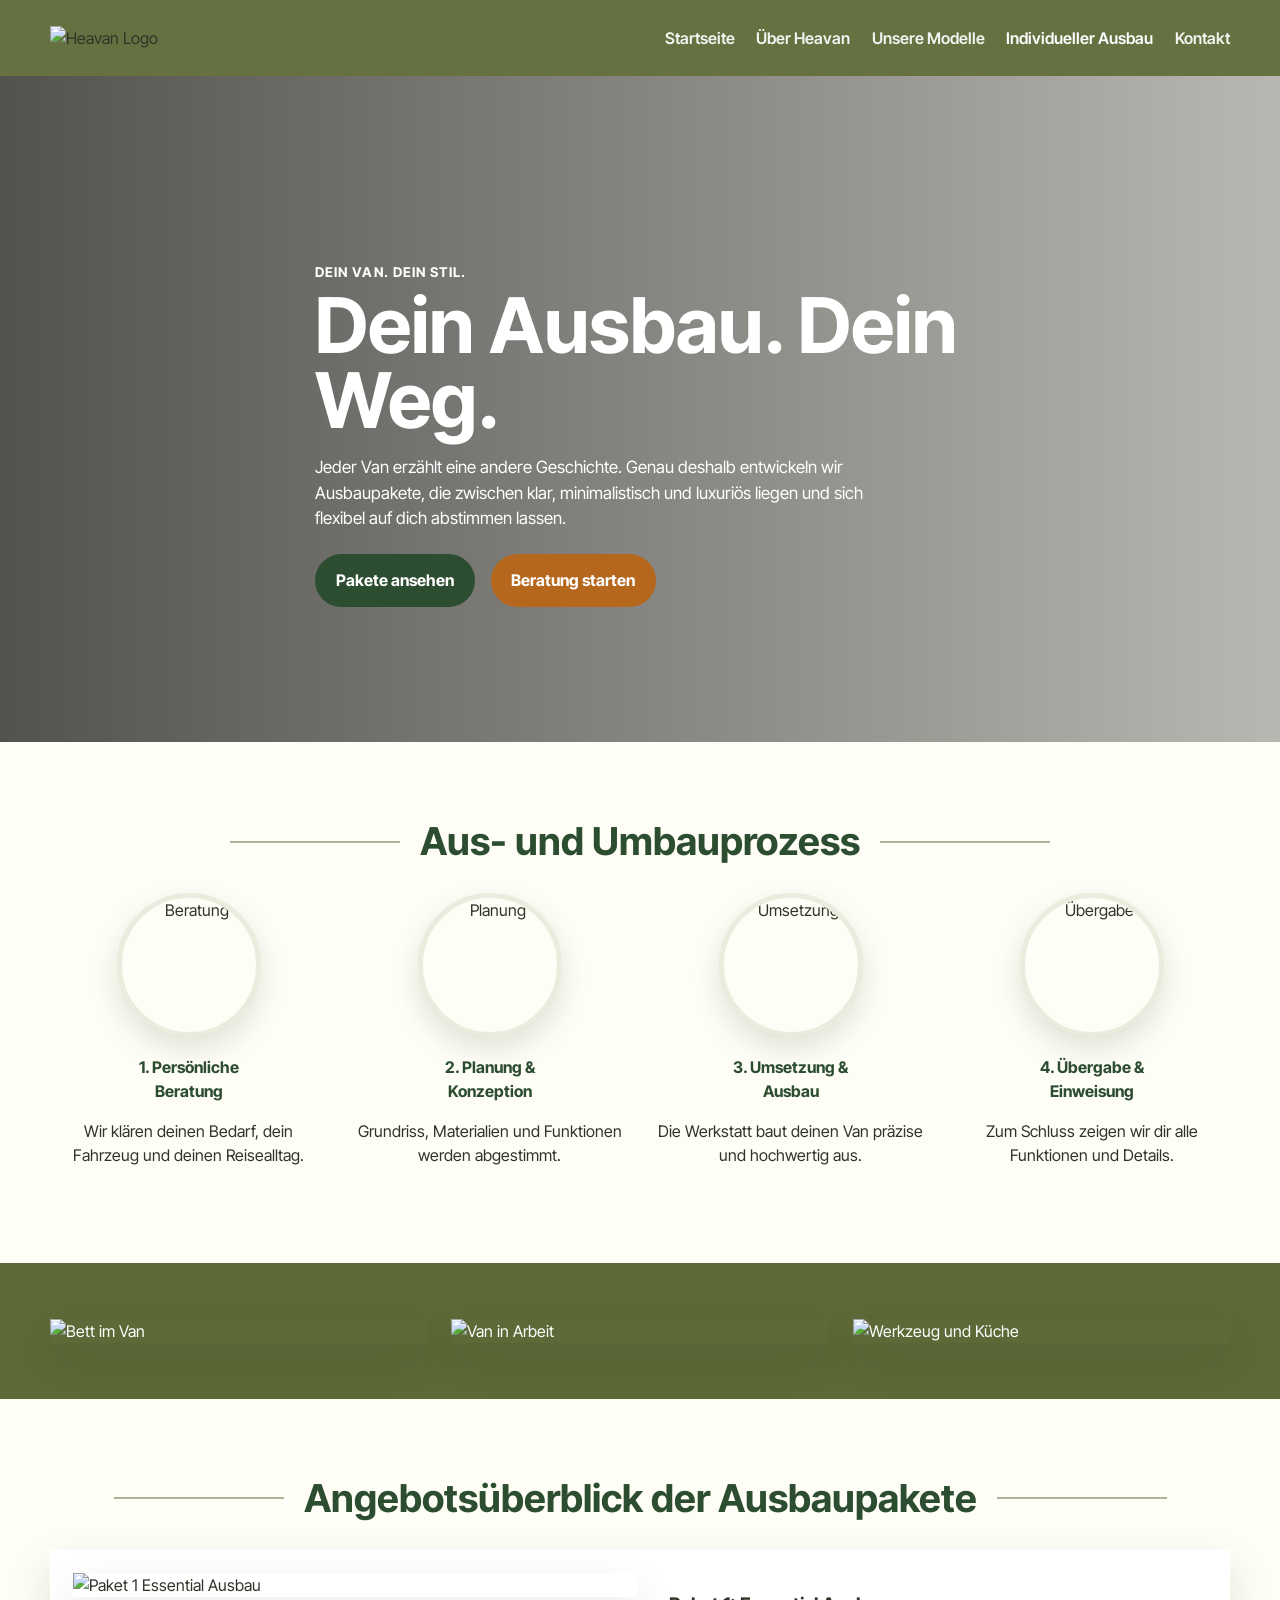
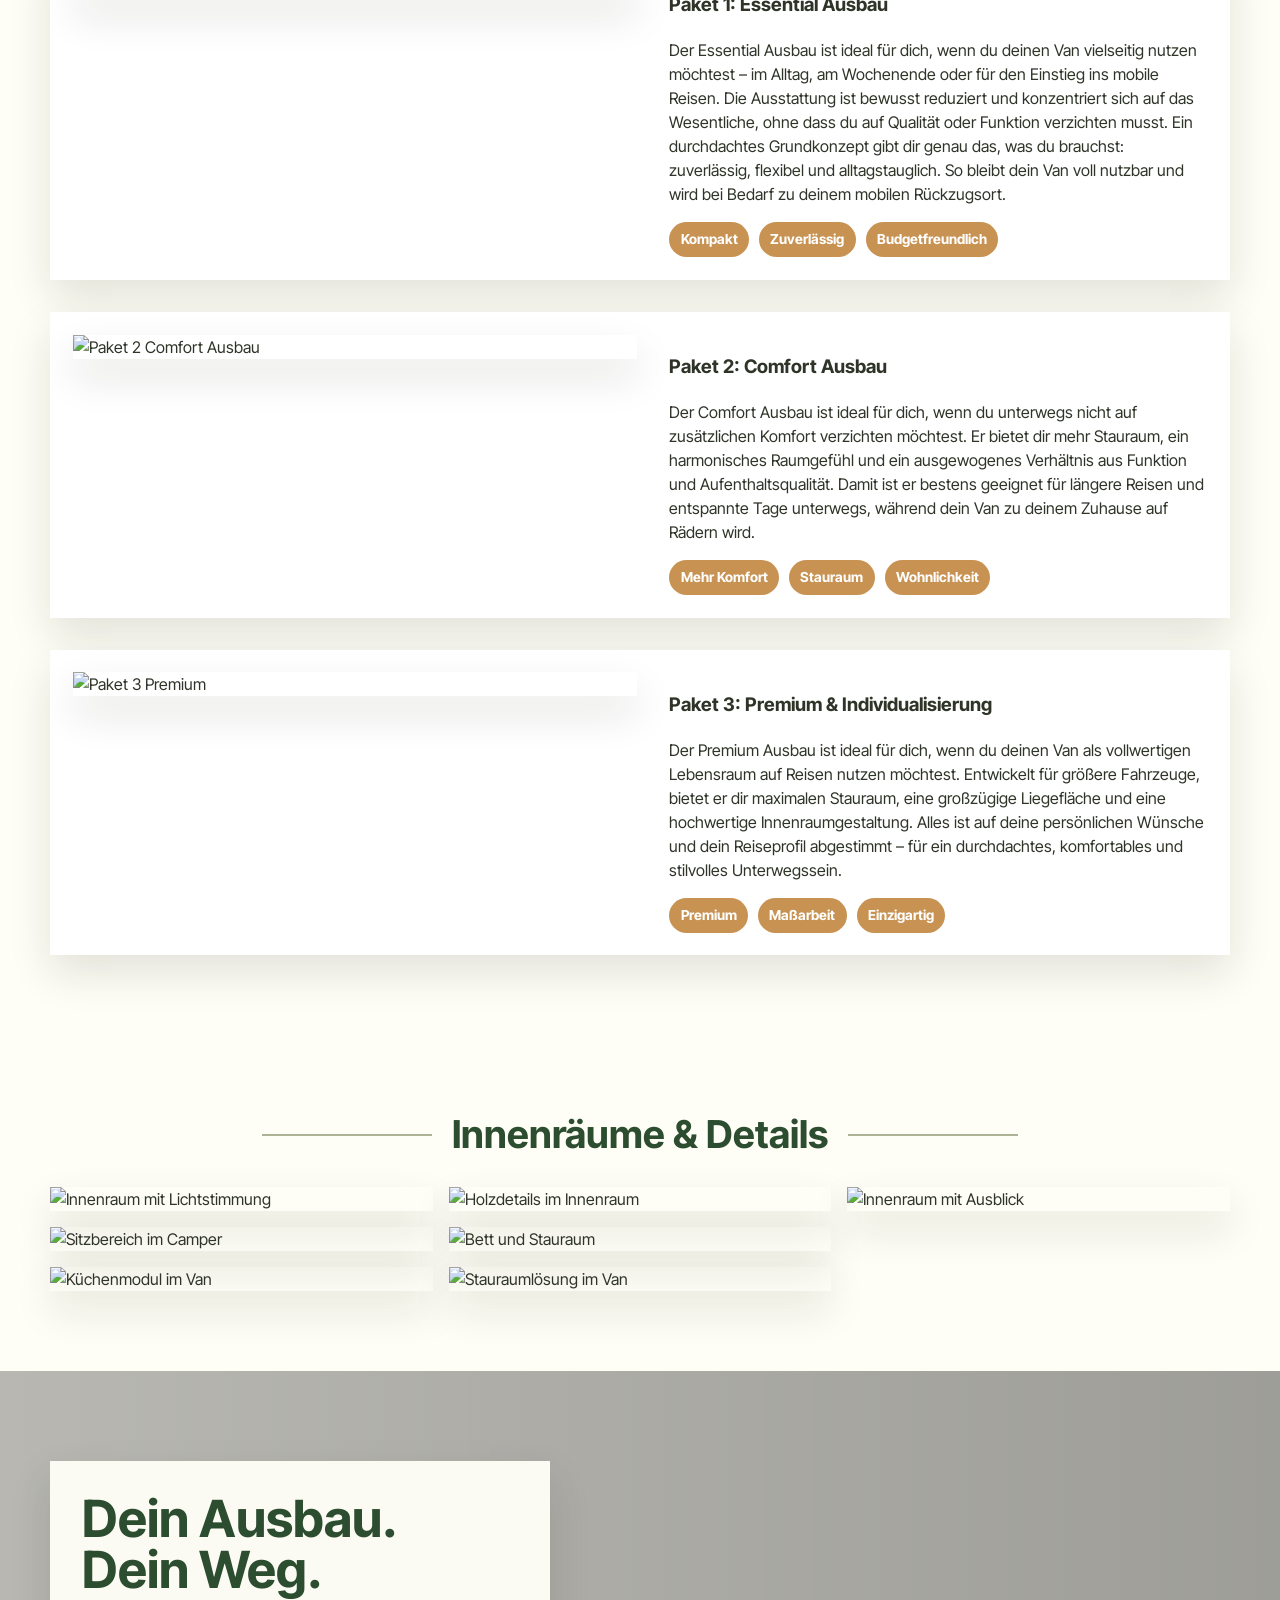
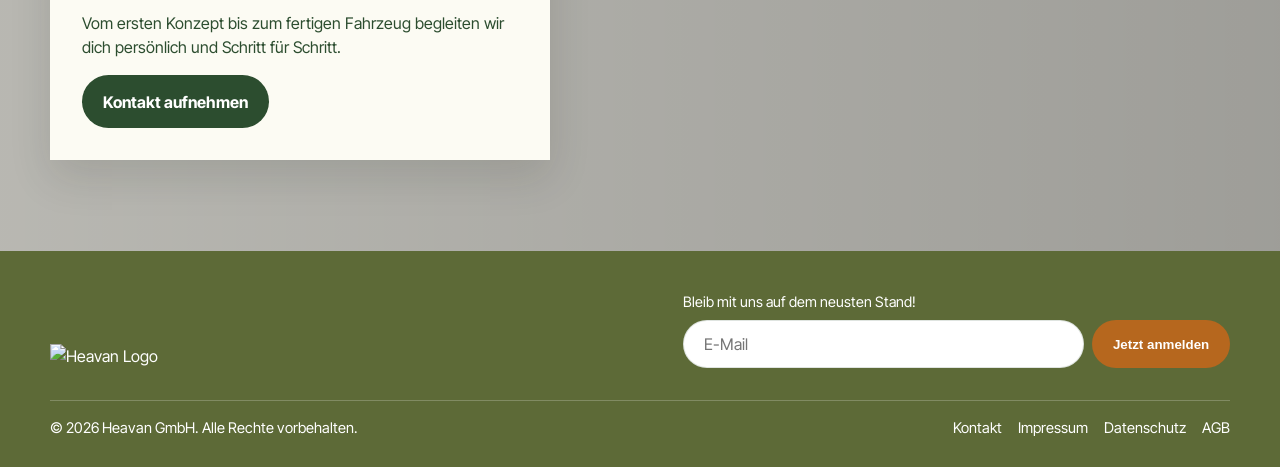
==== ausbau.html @ 950cbf4d "Add files via upload" ====
<!DOCTYPE html>
<html lang="de">
<head>
  <meta charset="UTF-8">
  <meta name="viewport" content="width=device-width, initial-scale=1.0">
  <title>Individueller Ausbau – Heavan</title>
  <meta name="description" content="Individueller Aus- und Umbau von Vans, Wohnmobilen und Wohnanhängern bei Heavan.">
  <link rel="stylesheet" href="styles.css">
</head>
<body>
  <header class="site-header">
    <div class="container nav">
      <a class="logo" href="index.html">
        <img src="assets/Logo_Heavan_RGB_2_ohneSlogan.svg" alt="Heavan Logo">
      </a>

      <nav class="nav-links" aria-label="Hauptnavigation">
        <a href="index.html">Startseite</a>
        <a href="ueber.html">Über Heavan</a>
        <a href="modelle.html">Unsere Modelle</a>
        <a class="active" href="ausbau.html">Individueller Ausbau</a>
        <a href="kontakt.html">Kontakt</a>
      </nav>

      <button class="menu-toggle" type="button" aria-label="Menü öffnen">
        <span></span>
        <span></span>
        <span></span>
      </button>
    </div>
  </header>

  <main>
    <section class="hero hero-ausbau">
      <div class="container hero-content">
        <span class="eyebrow">Dein Van. Dein Stil.</span>
        <h1>Dein Ausbau. Dein Weg.</h1>
        <p>Jeder Van erzählt eine andere Geschichte. Genau deshalb entwickeln wir Ausbaupakete, die zwischen klar, minimalistisch und luxuriös liegen und sich flexibel auf dich abstimmen lassen.</p>
        <div class="hero-actions">
          <a class="btn btn-primary" href="#essential">Pakete ansehen</a>
          <a class="btn btn-secondary" href="kontakt.html">Beratung starten</a>
        </div>
      </div>
    </section>

    <section class="section">
      <div class="container">
        <h2 class="section-title">Aus- und Umbauprozess</h2>

        <div class="process">
          <article class="process-step">
            <div class="circle-image">
              <img src="assets/ausbau/ausbau-step-1.jpeg" alt="Beratung">
            </div>
            <h4>1. Persönliche<br>Beratung</h4>
            <p>Wir klären deinen Bedarf, dein Fahrzeug und deinen Reisealltag.</p>
          </article>

          <article class="process-step">
            <div class="circle-image">
              <img src="assets/ausbau/ausbau-step-2.jpeg" alt="Planung">
            </div>
            <h4>2. Planung &amp;<br>Konzeption</h4>
            <p>Grundriss, Materialien und Funktionen werden abgestimmt.</p>
          </article>

          <article class="process-step">
            <div class="circle-image">
              <img src="assets/ausbau/ausbau-step-3.jpeg" alt="Umsetzung">
            </div>
            <h4>3. Umsetzung &amp;<br>Ausbau</h4>
            <p>Die Werkstatt baut deinen Van präzise und hochwertig aus.</p>
          </article>

          <article class="process-step">
            <div class="circle-image">
              <img src="assets/ausbau/ausbau-step-4.jpeg" alt="Übergabe">
            </div>
            <h4>4. Übergabe &amp;<br>Einweisung</h4>
            <p>Zum Schluss zeigen wir dir alle Funktionen und Details.</p>
          </article>
        </div>
      </div>
    </section>

    <section class="section-tight bg-green">
      <div class="container grid grid-3">
        <img class="rounded-img" src="assets/ausbau/feature-1.jpeg" alt="Bett im Van">
        <img class="rounded-img" src="assets/ausbau/feature-2.jpeg" alt="Van in Arbeit">
        <img class="rounded-img" src="assets/ausbau/feature-3.jpeg" alt="Werkzeug und Küche">
      </div>
    </section>

    <section class="section">
      <div class="container">
        <h2 class="section-title">Angebotsüberblick der Ausbaupakete</h2>

        <div class="grid grid-gap-lg ausbau-package-grid">
          <article class="card split card-split-padded action-open-ausbau-form package-select" id="essential" data-package="Essential Ausbau">
            <div class="split-media">
              <img src="assets/ausbau/package-essential.jpeg" alt="Paket 1 Essential Ausbau">
            </div>
            <div>
              <h3>Paket 1: Essential Ausbau</h3>
              <p>Der Essential Ausbau ist ideal für dich, wenn du deinen Van vielseitig nutzen möchtest – im Alltag, am Wochenende oder für den Einstieg ins mobile Reisen. Die Ausstattung ist bewusst reduziert und konzentriert sich auf das Wesentliche, ohne dass du auf Qualität oder Funktion verzichten musst. Ein durchdachtes Grundkonzept gibt dir genau das, was du brauchst: zuverlässig, flexibel und alltagstauglich. So bleibt dein Van voll nutzbar und wird bei Bedarf zu deinem mobilen Rückzugsort.</p>
              <div class="tags">
                <span class="tag">Kompakt</span>
                <span class="tag">Zuverlässig</span>
                <span class="tag">Budgetfreundlich</span>
              </div>
            </div>
          </article>

          <article class="card split card-split-padded action-open-ausbau-form package-select" id="comfort" data-package="Comfort Ausbau">
            <div class="split-media">
              <img src="assets/ausbau/package-comfort.jpeg" alt="Paket 2 Comfort Ausbau">
            </div>
            <div>
              <h3>Paket 2: Comfort Ausbau</h3>
              <p>Der Comfort Ausbau ist ideal für dich, wenn du unterwegs nicht auf zusätzlichen Komfort verzichten möchtest. Er bietet dir mehr Stauraum, ein harmonisches Raumgefühl und ein ausgewogenes Verhältnis aus Funktion und Aufenthaltsqualität. Damit ist er bestens geeignet für längere Reisen und entspannte Tage unterwegs, während dein Van zu deinem Zuhause auf Rädern wird.</p>
              <div class="tags">
                <span class="tag">Mehr Komfort</span>
                <span class="tag">Stauraum</span>
                <span class="tag">Wohnlichkeit</span>
              </div>
            </div>
          </article>

          <article class="card split card-split-padded action-open-ausbau-form package-select" id="premium" data-package="Premium &amp; Individualisierung">
            <div class="split-media">
              <img src="assets/ausbau/package-premium.jpg" alt="Paket 3 Premium">
            </div>
            <div>
              <h3>Paket 3: Premium &amp; Individualisierung</h3>
              <p>Der Premium Ausbau ist ideal für dich, wenn du deinen Van als vollwertigen Lebensraum auf Reisen nutzen möchtest. Entwickelt für größere Fahrzeuge, bietet er dir maximalen Stauraum, eine großzügige Liegefläche und eine hochwertige Innenraumgestaltung. Alles ist auf deine persönlichen Wünsche und dein Reiseprofil abgestimmt – für ein durchdachtes, komfortables und stilvolles Unterwegssein.</p>
              <div class="tags">
                <span class="tag">Premium</span>
                <span class="tag">Maßarbeit</span>
                <span class="tag">Einzigartig</span>
              </div>
            </div>
          </article>
        </div>
      </div>
    </section>

    <section class="section bg-light">
      <div class="container">
        <h2 class="section-title">Innenräume &amp; Details</h2>

        <div class="gallery-masonry ausbau-gallery">
          <img src="assets/ausbau/gallery-1.jpg" alt="Innenraum mit Lichtstimmung">
          <img src="assets/ausbau/gallery-2.jpeg" alt="Sitzbereich im Camper">
          <img src="assets/ausbau/gallery-3.jpeg" alt="Küchenmodul im Van">
          <img src="assets/ausbau/gallery-4.jpeg" alt="Holzdetails im Innenraum">
          <img src="assets/ausbau/gallery-5.jpg" alt="Bett und Stauraum">
          <img src="assets/ausbau/gallery-6.jpeg" alt="Stauraumlösung im Van">
          <img src="assets/ausbau/gallery-7.jpeg" alt="Innenraum mit Ausblick">
        </div>
      </div>
    </section>

    <section class="cta-banner cta-ausbau">
      <div class="container">
        <div class="cta-box">
          <h2>Dein Ausbau.<br>Dein Weg.</h2>
          <p>Vom ersten Konzept bis zum fertigen Fahrzeug begleiten wir dich persönlich und Schritt für Schritt.</p>
          <a class="btn btn-primary" href="kontakt.html">Kontakt aufnehmen</a>
        </div>
      </div>
    </section>
  </main>

  <footer class="site-footer">
    <div class="container footer-grid">
      <div class="footer-logo">
        <img src="assets/Logo_Heavan_RGB_2_ohneSlogan.svg" alt="Heavan Logo">
      </div>

      <div class="newsletter">
        <label for="newsletter-email-ausbau">Bleib mit uns auf dem neusten Stand!</label>
        <form class="newsletter-form">
          <input id="newsletter-email-ausbau" type="email" placeholder="E-Mail">
          <button class="btn btn-secondary" type="submit">Jetzt anmelden</button>
        </form>
      </div>
    </div>

    <div class="container footer-bottom">
      <span>© 2026 Heavan GmbH. Alle Rechte vorbehalten.</span>
      <div class="footer-links">
        <a href="kontakt.html">Kontakt</a>
        <a href="impressum.html">Impressum</a>
        <a href="datenschutz.html">Datenschutz</a>
        <a href="agb.html">AGB</a>
      </div>
    </div>
  </footer>

  <div class="models-modal" id="ausbauModal" aria-hidden="true">
    <div class="models-modal-backdrop" id="ausbauModalBackdrop"></div>

    <div class="models-modal-dialog" role="dialog" aria-modal="true" aria-labelledby="ausbauModalTitle">
      <button class="models-modal-close" id="ausbauModalClose" type="button" aria-label="Schließen">&times;</button>

      <h2 id="ausbauModalTitle">Ausbau-Anfrage</h2>
      <p id="ausbauModalSubtitle">Bitte fülle das Formular aus.</p>

      <form class="models-modal-form" id="ausbauModalForm">
        <div class="form-row">
          <div class="form-field">
            <label for="ausbau-name">Name</label>
            <input type="text" id="ausbau-name" name="name" placeholder="Vor- und Nachname" required>
          </div>

          <div class="form-field">
            <label for="ausbau-email">E-Mail</label>
            <input type="email" id="ausbau-email" name="email" placeholder="E-Mail" required>
          </div>
        </div>

        <div class="form-field">
          <label for="ausbau-message">Nachricht</label>
          <textarea id="ausbau-message" name="message" rows="6" placeholder="Deine Anfrage" required></textarea>
        </div>

        <p class="form-status" id="ausbauModalStatus"></p>

        <button class="btn btn-primary" type="submit">Absenden</button>
      </form>
    </div>
  </div>

  <div class="lightbox" id="lightbox" aria-hidden="true">
    <button class="lightbox-close" id="lightboxClose" type="button" aria-label="Schließen">&times;</button>
    <button class="lightbox-nav prev" id="lightboxPrev" type="button" aria-label="Vorheriges Bild">&#10094;</button>
    <img class="lightbox-image" id="lightboxImage" src="" alt="Großansicht">
    <button class="lightbox-nav next" id="lightboxNext" type="button" aria-label="Nächstes Bild">&#10095;</button>
  </div>

  <script src="script.js"></script>
</body>
</html>
---- styles.css ----
@import url('https://fonts.googleapis.com/css2?family=Inter+Tight:wght@400;500;600;700;800&display=swap');

/* ========================================
   GRUNDLAGEN
======================================== */

:root {
  --green: #5d6a37;
  --green-dark: #2c4d2f;
  --orange: #b6671e;
  --sand: #c89253;
  --sand-2: #fffef6;
  --text: #2e3427;
  --white: #ffffff;
  --border: rgba(44, 77, 47, 0.15);
  --shadow: 0 18px 40px rgba(22, 26, 18, 0.12);
  --radius: 24px;
  --container: min(1180px, calc(100% - 2rem));
}

* {
  box-sizing: border-box;
}

html {
  scroll-behavior: smooth;
}

body {
  margin: 0;
  font-family: 'Inter Tight', Arial, sans-serif;
  background: var(--sand-2);
  color: var(--text);
  line-height: 1.5;
}

a {
  color: inherit;
  text-decoration: none;
}

img {
  display: block;
  width: 100%;
  max-width: 100%;
}

.container {
  width: var(--container);
  margin: 0 auto;
}

/* ========================================
   LAYOUT
======================================== */

.section {
  padding: 5rem 0;
}

.section-tight {
  padding: 3.5rem 0;
}

.grid {
  display: grid;
  gap: 1.5rem;
  align-items: stretch;
}

.grid-2 {
  grid-template-columns: repeat(2, minmax(0, 1fr));
}

.grid-3 {
  grid-template-columns: repeat(3, minmax(0, 1fr));
}

.grid-4 {
  grid-template-columns: repeat(4, minmax(0, 1fr));
}

.split {
  display: grid;
  grid-template-columns: 1.05fr 1fr;
  gap: 2rem;
  align-items: center;
}

.split.reverse {
  grid-template-columns: 1fr 1.05fr;
}

/* ========================================
   HINTERGRÜNDE / FARBEN
======================================== */

.bg-light {
  background: var(--sand-2);
}

.bg-green {
  background: var(--green);
  color: var(--white);
}

.bg-green-dark {
  background: var(--green-dark);
  color: var(--white);
}

.bg-orange {
  background: var(--orange);
  color: var(--white);
}

/* ========================================
   TYPOGRAFIE / ALLGEMEINE ELEMENTE
======================================== */

.eyebrow {
  color: var(--white);
  text-transform: uppercase;
  letter-spacing: 0.08em;
  font-weight: 700;
  font-size: 0.84rem;
}

.text-light .eyebrow,
.bg-green .eyebrow,
.bg-green-dark .eyebrow,
.bg-orange .eyebrow,
.subpage-hero-contact .eyebrow {
  color: #ffe3c4;
}

.section-title {
  display: flex;
  align-items: center;
  justify-content: center;
  gap: 1.25rem;
  margin: 0 0 2rem;
  font-size: clamp(2rem, 3vw, 3.2rem);
  line-height: 1.02;
  text-align: center;
  color: var(--green-dark);
}

.section-title.light {
  color: var(--white);
}

.section-title::before,
.section-title::after {
  content: '';
  flex: 1;
  max-width: 170px;
  height: 2px;
  background: rgba(93, 106, 55, 0.5);
}

.section-title.light::before,
.section-title.light::after {
  background: rgba(255, 255, 255, 0.3);
}

.lead {
  max-width: 780px;
  margin: 0 auto;
  text-align: center;
  font-size: 1.04rem;
}

/* ========================================
   BUTTONS / BADGES
======================================== */

.btn {
  display: inline-flex;
  align-items: center;
  justify-content: center;
  min-height: 48px;
  padding: 0.9rem 1.3rem;
  border: 0;
  border-radius: 999px;
  font-weight: 700;
  cursor: pointer;
  transition: transform 0.2s ease, opacity 0.2s ease, background-color 0.2s ease;
}

.btn:hover {
  transform: translateY(-1px);
}

.btn-primary {
  background: var(--green-dark);
  color: var(--white);
}

.btn-secondary {
  background: var(--orange);
  color: var(--white);
}

.btn-light {
  background: var(--green-dark);
  color: var(--white);
}

.btn-outline {
  border: 2px solid var(--green-dark);
  background: transparent;
  color: var(--green-dark);
}

.pill {
  display: inline-flex;
  align-items: center;
  justify-content: center;
  padding: 0.55rem 1.1rem;
  border-radius: 999px;
  background: var(--white);
  color: var(--green-dark);
  font-weight: 700;
  font-size: 0.92rem;
}

.tag {
  background: var(--sand);
  color: var(--white);
  padding: 0.44rem 0.7rem;
  border-radius: 999px;
  font-weight: 700;
  font-size: 0.86rem;
}

.meta,
.tags {
  display: flex;
  gap: 0.65rem;
  flex-wrap: wrap;
}

/* ========================================
   CARDS / BILDER
======================================== */

.card {
  background: var(--white);
  border-radius: 0;
  box-shadow: var(--shadow);
  overflow: hidden;
}

.card-body {
  padding: 1.35rem;
}

.split-media img,
.rounded-img {
  border-radius: 0;
  box-shadow: var(--shadow);
  object-fit: cover;
}

.model-card img,
.package-card img,
.story-card img,
.location-card img {
  aspect-ratio: 16 / 11;
  object-fit: cover;
}

.model-card h3,
.package-card h3,
.story-card h3 {
  margin: 0 0 0.5rem;
  color: var(--green-dark);
  font-size: 1.45rem;
}

.circle-image {
  width: 144px;
  height: 144px;
  margin: 0 auto 1.1rem;
  border-radius: 50%;
  overflow: hidden;
  border: 5px solid rgba(93, 106, 55, 0.12);
  box-shadow: 0 12px 28px rgba(22, 26, 18, 0.12);
}

.circle-image img {
  width: 100%;
  height: 100%;
  object-fit: cover;
}

/* ========================================
   HEADER / NAVIGATION
======================================== */

.site-header {
  position: sticky;
  top: 0;
  z-index: 1000;
  height: 76px;
  min-height: 76px;
  background: rgba(93, 106, 55, 0.95);
  backdrop-filter: blur(8px);
}

.nav {
  height: 76px;
  min-height: 76px;
  display: flex;
  align-items: center;
  justify-content: space-between;
  gap: 1rem;
}

.logo {
  display: flex;
  align-items: center;
  flex: 0 0 auto;
  height: 76px;
}

.logo img {
  display: block;
  width: 150px;
  min-width: 150px;
  height: auto;
  max-width: none;
  flex-shrink: 0;
}

.nav-links {
  display: flex;
  align-items: center;
  justify-content: flex-end;
  gap: 1.35rem;
  color: var(--white);
  font-weight: 600;
  font-size: 1rem;
  line-height: 1;
  flex: 1 1 auto;
  min-width: 0;
}

.nav-links a {
  opacity: 0.92;
}

.nav-links a.active,
.nav-links a:hover {
  opacity: 1;
}

.menu-toggle {
  display: none;
  width: 48px;
  height: 48px;
  min-width: 48px;
  padding: 0;
  background: transparent;
  border: 0;
  flex: 0 0 auto;
}

.menu-toggle span {
  display: block;
  width: 24px;
  height: 2px;
  margin: 5px auto;
  background: var(--white);
}

/* ========================================
   HERO
======================================== */

.hero {
  min-height: 74vh;
  position: relative;
  display: grid;
  align-items: center;
  overflow: hidden;
  isolation: isolate;
  color: var(--white);
}

.hero::before {
  content: '';
  position: absolute;
  inset: 0;
  background: linear-gradient(90deg, rgba(0, 0, 0, 0.68), rgba(0, 0, 0, 0.28));
  z-index: -1;
}

.hero::after {
  content: '';
  position: absolute;
  inset: 0;
  background-size: cover;
  background-position: center;
  z-index: -2;
}

.hero-start::after {
  background-image: url('assets/startseite/hero-startseite.jpg');
}

.hero-ueber::after {
  background-image: url('assets/ueber/hero-ueber-heavan.jpeg');
  background-position: center center;
}

.hero-modelle::after {
  background-image: url('assets/modelle/hero-modelle.jpeg');
  background-position: center center;
}

.hero-ausbau::after {
  background-image: url('assets/ausbau/hero-ausbau.jpeg');
  background-position: center center;
}

.hero-kontakt::after {
  background-image: url('assets/kontakt/hero-kontakt.jpeg');
  background-position: left center;
}

.hero-content,
.hero-modelle-content,
.hero-ausbau .hero-content,
.hero-kontakt .hero-content {
  width: 100%;
  max-width: 650px;
  padding: 7rem 0 4rem;
}

.hero h1 {
  margin: 0.3rem 0 1rem;
  font-size: clamp(2.7rem, 6vw, 5rem);
  line-height: 0.98;
}

.hero p,
.hero-modelle-content p,
.hero-ausbau .hero-content p,
.hero-kontakt .hero-content p {
  max-width: 560px;
  font-size: 1.06rem;
}

.hero-kontakt .hero-content {
  max-width: 760px;
}

.hero-kontakt h1 {
  max-width: 760px;
}

.hero-kontakt p {
  max-width: 600px;
}

.hero-keep-together {
  white-space: nowrap;
}

.hero-actions {
  display: flex;
  gap: 1rem;
  flex-wrap: wrap;
  margin-top: 1.4rem;
}

.hero-ausbau,
.hero-kontakt,
.hero-modelle,
.hero-ueber,
.hero-start {
  min-height: 74vh;
}

/* ========================================
   STARTSEITE / ALLGEMEINE SEKTIONSBAUSTEINE
======================================== */

.feature-card {
  text-align: center;
  padding: 1.8rem 1.2rem;
}

.feature-card h3 {
  margin: 0.8rem 0 0.5rem;
  color: var(--green-dark);
}

.feature-link {
  display: block;
  color: inherit;
  height: 100%;
}

.feature-link .feature-card,
.package-link .package-card,
.package-select {
  height: 100%;
  cursor: pointer;
  border: 2px solid transparent;
  transition:
    transform 0.25s ease,
    box-shadow 0.25s ease,
    border-color 0.25s ease,
    background-color 0.25s ease;
}

.feature-link:hover .feature-card,
.package-link:hover .package-card,
.package-select:hover {
  transform: translateY(-6px);
  box-shadow: 0 28px 60px rgba(22, 26, 18, 0.18);
  border-color: var(--green);
}

.feature-link .feature-card .circle-image img,
.package-link .package-card img,
.package-select .split-media img {
  transition: transform 0.3s ease;
}

.feature-link:hover .feature-card .circle-image img,
.package-link:hover .package-card img,
.package-select:hover .split-media img {
  transform: scale(1.03);
}

.feature-link .feature-card h3,
.package-link .package-card h3,
.package-select h3 {
  transition: color 0.25s ease;
}

.feature-link:hover .feature-card h3,
.package-link:hover .package-card h3,
.package-select:hover h3 {
  color: var(--green);
}

.package-link {
  display: block;
  color: inherit;
  height: 100%;
}

.stats {
  display: grid;
  grid-template-columns: repeat(3, 1fr);
  gap: 1rem;
  width: min(860px, 100%);
  margin: 0 auto;
  padding: 1rem 1.5rem;
  border-radius: 999px;
  background: var(--orange);
  color: var(--white);
}

.stat {
  position: relative;
  text-align: center;
  padding: 0.8rem 1rem;
}

.stat strong {
  display: block;
  margin-bottom: 0.35rem;
  font-size: 2.1rem;
  line-height: 1;
}

.stat:not(:last-child)::after {
  content: '';
  position: absolute;
  top: 18%;
  right: 0;
  width: 2px;
  height: 64%;
  background: rgba(255, 255, 255, 0.4);
}

.process {
  display: grid;
  grid-template-columns: repeat(4, 1fr);
  gap: 1.5rem;
}

.process-step {
  text-align: center;
}

.process-step h4 {
  margin: 0.8rem 0 0.35rem;
  color: var(--green-dark);
}

.price-list {
  display: grid;
  gap: 0.65rem;
  font-size: 0.96rem;
}

.price-list strong {
  color: var(--green-dark);
}

.mosaic {
  display: grid;
  grid-template-columns: repeat(3, 1fr);
  gap: 1rem;
}

.mosaic img {
  height: 100%;
  border-radius: 0;
  object-fit: cover;
  box-shadow: var(--shadow);
}

.mosaic .tall {
  grid-row: span 2;
}

.testimonials-slider {
  overflow: hidden;
  width: 100%;
  position: relative;
}

.testimonials-track {
  display: flex;
  gap: 1.5rem;
  width: max-content;
  animation: testimonials-slide 60s linear infinite;
}

.testimonials-slider:hover .testimonials-track {
  animation-play-state: paused;
}

.testimonial {
  flex: 0 0 min(360px, 85vw);
  padding: 1.6rem;
  border-radius: 0;
  background: var(--white);
  color: var(--text);
  box-shadow: var(--shadow);
  display: flex;
  flex-direction: column;
  justify-content: space-between;
  min-height: 240px;
}

.testimonial p {
  margin: 0.6rem 0 1.2rem;
  line-height: 1.5;
}

.testimonial-author {
  margin-top: auto;
}

.testimonial-author strong {
  display: block;
  color: var(--green-dark);
  margin-bottom: 0.2rem;
}

.testimonial-author span {
  display: block;
  font-size: 0.9rem;
  opacity: 0.8;
}

.testimonial strong {
  display: block;
  color: var(--green-dark);
  margin-top: auto;
}

.testimonial-meta {
  display: block;
  margin-top: 0.2rem;
  font-size: 0.95rem;
  opacity: 0.82;
}

@keyframes testimonials-slide {
  0% {
    transform: translateX(0);
  }
  100% {
    transform: translateX(calc(-50% - 0.75rem));
  }
}

.stars {
  color: #e1a319;
  letter-spacing: 0.1em;
  font-size: 1.1rem;
}

.gallery-masonry {
  columns: 3 220px;
  column-gap: 1rem;
}

.gallery-masonry img {
  margin: 0 0 1rem;
  border-radius: 0;
  box-shadow: var(--shadow);
}

/* ========================================
   CTA-BANNER
======================================== */

.cta-banner {
  min-height: 480px;
  position: relative;
  display: grid;
  align-items: center;
  overflow: hidden;
  isolation: isolate;
}

.cta-banner::before {
  content: '';
  position: absolute;
  inset: 0;
  background: linear-gradient(90deg, rgba(0, 0, 0, 0.28), rgba(0, 0, 0, 0.38));
  z-index: -1;
}

.cta-banner::after {
  content: '';
  position: absolute;
  inset: 0;
  background-size: cover;
  background-position: center;
  z-index: -2;
}

.cta-ueber::after {
  background-image: url('assets/ueber/cta-ueber.jpeg');
}

.cta-modelle::after {
  background-image: url('assets/modelle/cta-modelle.jpeg');
}

.cta-ausbau::after {
  background-image: url('assets/ausbau/cta-ausbau.jpeg');
}

.cta-box {
  width: min(500px, 100%);
  padding: 2rem;
  border-radius: 0;
  background: rgba(255, 254, 246, 0.96);
  color: var(--green-dark);
  box-shadow: var(--shadow);
}

.cta-box h2 {
  margin: 0 0 0.75rem;
  font-size: clamp(2rem, 4vw, 3.2rem);
  line-height: 1;
}

.cta-box-modelle {
  max-width: 500px;
  padding: 2rem;
  border-radius: 0;
}

.cta-box-modelle .btn {
  min-height: 48px;
  padding: 0.9rem 1.3rem;
  font-size: 1rem;
}

/* ========================================
   FOOTER
======================================== */

.site-footer {
  background: var(--green);
  color: var(--white);
  padding-top: 2.5rem;
}

.footer-grid {
  display: grid;
  grid-template-columns: 1.1fr 1fr;
  gap: 2rem;
  align-items: end;
}

.footer-logo img {
  width: 180px;
}

.newsletter label {
  display: block;
  margin-bottom: 0.5rem;
  font-size: 0.9rem;
}

.newsletter-form {
  display: grid;
  grid-template-columns: 1fr auto;
  gap: 0.5rem;
  align-items: center;
}

.newsletter input {
  width: 100%;
  min-height: 48px;
  padding: 0 1.2rem;
  border: 1px solid rgba(44, 77, 47, 0.15);
  border-radius: 999px;
  background: var(--white);
  color: var(--text);
  font: inherit;
}

.footer-bottom {
  display: flex;
  justify-content: space-between;
  flex-wrap: wrap;
  gap: 1rem;
  margin-top: 2rem;
  padding: 1rem 0 1.75rem;
  border-top: 1px solid rgba(255, 255, 255, 0.22);
  font-size: 0.92rem;
}

.footer-links {
  display: flex;
  gap: 1rem;
  flex-wrap: wrap;
}

/* ========================================
   NEWSLETTER-TOAST
======================================== */

.newsletter-toast,
.form-toast {
  position: fixed;
  right: 1rem;
  bottom: 1rem;
  z-index: 4000;
  width: min(380px, calc(100% - 2rem));
  padding: 1rem 1rem 1rem 1.1rem;
  border-radius: 20px;
  background: rgba(44, 77, 47, 0.98);
  color: var(--white);
  box-shadow: 0 24px 60px rgba(0, 0, 0, 0.22);
  transform: translateY(18px);
  opacity: 0;
  pointer-events: none;
  transition: opacity 0.25s ease, transform 0.25s ease;
}

.newsletter-toast.is-visible,
.form-toast.is-visible {
  opacity: 1;
  transform: translateY(0);
  pointer-events: auto;
}

.newsletter-toast strong,
.form-toast strong {
  display: block;
  margin-bottom: 0.3rem;
  font-size: 1rem;
}

.newsletter-toast p,
.form-toast p {
  margin: 0;
  font-size: 0.94rem;
  line-height: 1.45;
  color: rgba(255, 255, 255, 0.94);
}

.newsletter-toast-close,
.form-toast-close {
  position: absolute;
  top: 0.5rem;
  right: 0.6rem;
  border: 0;
  background: transparent;
  color: var(--white);
  font-size: 1.4rem;
  line-height: 1;
  cursor: pointer;
}

/* ========================================
   ÜBER-HEAVAN / STANDORTE
======================================== */

.location-link {
  display: block;
  height: 100%;
  color: inherit;
}

.location-link .card {
  display: flex;
  flex-direction: column;
  height: 100%;
  cursor: pointer;
  border: 2px solid transparent;
  transition:
    transform 0.25s ease,
    box-shadow 0.25s ease,
    border-color 0.25s ease,
    background-color 0.25s ease;
}

.location-link:hover .card {
  transform: translateY(-6px);
  box-shadow: 0 28px 60px rgba(22, 26, 18, 0.18);
  border-color: var(--green);
}

.location-link .card img {
  transition: transform 0.3s ease;
}

.location-link:hover .card img {
  transform: scale(1.03);
}

.location-link .card h3 {
  transition: color 0.25s ease;
}

.location-link:hover .card h3 {
  color: var(--green);
}

.location-card .card-body {
  display: flex;
  flex-direction: column;
  justify-content: flex-start;
  flex-grow: 1;
  padding: 1.35rem;
}

.location-card h3 {
  display: flex;
  align-items: flex-start;
  min-height: 2.8em;
  margin: 0 0 0.5rem;
  color: var(--green-dark);
}

.location-card p {
  margin: 0;
}

.rounded-img.freedom-focus-center {
  object-position: 75% center;
}

/* ========================================
   KONTAKT
======================================== */

.contact-layout {
  display: grid;
  grid-template-columns: 1fr 1fr;
  gap: 2rem;
}

.contact-box,
.contact-form-wrapper,
.legal-box {
  padding: 2rem;
  border-radius: 0;
  background: var(--white);
  box-shadow: var(--shadow);
}

.contact-box h2,
.contact-form-wrapper h2 {
  margin-top: 0;
  margin-bottom: 1rem;
  color: var(--green-dark);
  font-size: clamp(1.7rem, 2.8vw, 2.4rem);
  text-align: left;
}

.contact-box h2::before,
.contact-box h2::after,
.contact-form-wrapper h2::before,
.contact-form-wrapper h2::after {
  display: none;
}

.contact-box h3,
.legal-box h2 {
  margin-top: 0;
  color: var(--green-dark);
}

.contact-info-list {
  display: grid;
  gap: 1rem;
  margin-top: 1.5rem;
}

.contact-box a,
.contact-person a {
  color: var(--green-dark);
}

.contact-box a:hover,
.contact-person a:hover {
  text-decoration: underline;
}

.map {
  overflow: hidden;
  box-shadow: var(--shadow);
  margin-top: 2rem;
}

.map iframe,
.map img {
  display: block;
  width: 100%;
  height: 300px;
  border: 0;
  object-fit: cover;
}

.contact-form,
.models-modal-form {
  display: grid;
  gap: 1rem;
}

.form-row {
  display: grid;
  grid-template-columns: 1fr 1fr;
  gap: 1rem;
}

.form-field,
.models-modal-form .form-field {
  display: grid;
  gap: 0.45rem;
}

.form-field label,
.models-modal-form label {
  font-weight: 600;
  color: var(--green-dark);
}

.contact-form input,
.contact-form select,
.contact-form textarea,
.models-modal-form input,
.models-modal-form textarea {
  width: 100%;
  padding: 0.9rem 1rem;
  border: 1px solid rgba(44, 77, 47, 0.18);
  border-radius: 0;
  background: var(--white);
  color: var(--text);
  font: inherit;
}

.contact-form textarea,
.models-modal-form textarea {
  resize: vertical;
}

.form-check {
  display: flex;
  align-items: flex-start;
  gap: 0.75rem;
}

.form-check input {
  width: auto;
  margin-top: 0.2rem;
}

.form-status,
#modelsModalStatus,
#ausbauModalStatus {
  margin: 0;
  font-weight: 600;
  color: var(--green-dark);
}

.contact-location-block {
  display: grid;
  grid-template-columns: minmax(260px, 320px) 1fr;
  gap: 2rem;
  align-items: stretch;
}

.contact-team-grid {
  display: grid;
  grid-template-columns: repeat(3, minmax(0, 1fr));
  gap: 1.5rem;
}

.contact-team-grid .feature-card {
  display: flex;
  flex-direction: column;
  align-items: center;
  justify-content: flex-start;
  height: 100%;
  padding: 1.6rem 1rem 1.4rem;
  text-align: center;
}

.contact-team-grid .feature-card h3 {
  display: flex;
  align-items: center;
  justify-content: center;
  min-height: 2.5em;
  margin: 0.8rem 0 0.75rem;
  font-size: 1rem;
  line-height: 1.25;
}

.contact-person {
  display: flex;
  flex-direction: column;
  gap: 0.35rem;
  width: 100%;
  margin-top: 0.25rem;
}

.contact-person strong {
  font-weight: 700;
  font-size: 1.02rem;
  line-height: 1.35;
}

.contact-person .phone,
.contact-person .mail {
  display: block;
  width: 100%;
  font-size: 0.95rem;
  line-height: 1.45;
  text-align: center;
  overflow-wrap: anywhere;
  word-break: break-word;
}

.contact-person .mail {
  font-size: 0.9rem;
  opacity: 0.92;
}

/* ========================================
   RECHTSTEXTE
======================================== */

.subpage-hero {
  padding: 7rem 0 4rem;
}

.subpage-hero .container,
.subpage-hero-contact .container,
.subpage-hero-legal .container {
  width: var(--container);
  max-width: 1180px;
  margin: 0 auto;
}

.subpage-hero h1 {
  margin: 0.3rem 0 0;
  font-size: clamp(2.7rem, 6vw, 5rem);
  line-height: 0.98;
}

.subpage-hero-contact {
  background: var(--green-dark);
  color: var(--white);
}

.subpage-hero-contact h1 {
  color: var(--white);
}

.subpage-hero-legal {
  background: var(--sand-2);
  color: var(--text);
}

.subpage-hero-legal h1 {
  color: var(--green-dark);
}

.legal-box h2 {
  margin-top: 1.6rem;
  margin-bottom: 0.5rem;
  font-size: 1.2rem;
}

.legal-box h2:first-child {
  margin-top: 0;
}

.legal-box a {
  color: var(--green-dark);
  font-weight: 600;
}

.legal-box a:hover {
  text-decoration: underline;
}

/* ========================================
   MODELLE-SEITE
======================================== */

.models-process-section {
  background: var(--sand-2);
}

.process-models {
  grid-template-columns: repeat(4, minmax(0, 1fr));
  gap: 2rem;
  align-items: start;
}

.process-models .process-step h4 {
  min-height: 2.8em;
  margin: 0 0 1rem;
  font-size: 0.95rem;
  line-height: 1.2;
}

.process-models .process-step p {
  display: none;
}

.models-bestseller-section {
  padding-top: 4.5rem;
  padding-bottom: 4.5rem;
  background: var(--sand);
  color: var(--white);
}

.models-bestseller-section .section-title {
  margin-bottom: 2.2rem;
}

.models-bestseller-section .section-title::before,
.models-bestseller-section .section-title::after {
  background: rgba(255, 255, 255, 0.35);
}

.models-category-block {
  margin: 3.5rem 0;
  padding-top: 2rem;
  border-top: 1px solid rgba(44, 77, 47, 0.15);
}

.models-category-block:first-child {
  border-top: none;
  padding-top: 0;
}

.models-category-label {
  margin-bottom: 1.2rem;
  text-align: center;
}

.models-category-pill {
  display: inline-flex;
  justify-content: center;
  min-width: 240px;
  padding: 0.72rem 1.5rem;
  border-radius: 999px;
  background: var(--sand-2);
  color: var(--green-dark);
  font-weight: 700;
  font-size: 1rem;
}

.models-bestseller-grid {
  display: grid;
  grid-template-columns: repeat(3, minmax(0, 1fr));
  gap: 1rem;
}

.bestseller-model-card {
  background: transparent;
}

.bestseller-model-card img,
.lightbox-trigger {
  cursor: pointer;
  transition: transform 0.25s ease;
  aspect-ratio: 1.15 / 1;
  object-fit: cover;
  box-shadow: var(--shadow);
}

.bestseller-model-card img:hover,
.lightbox-trigger:hover {
  transform: scale(1.02);
}

.lightbox-content {
  display: flex;
  flex-direction: column;
  align-items: center;
  max-width: 90%;
}

.lightbox-caption {
  margin-top: 1rem;
  padding: 0.45rem 1rem;
  background: rgba(255, 255, 255, 0.12);
  color: var(--white);
  font-weight: 700;
  font-size: 0.95rem;
  letter-spacing: 0.01em;
}

.bestseller-model-caption {
  display: inline-flex;
  align-items: center;
  min-height: 24px;
  margin-top: 0.35rem;
  padding: 0.26rem 0.8rem;
  border-radius: 999px;
  font-size: 0.86rem;
  line-height: 1;
  color: var(--white);
}

.bestseller-model-caption-green {
  background: #2f5a2e;
}

.bestseller-model-caption-orange {
  background: var(--orange);
}

.bestseller-model-caption-white {
  background: var(--sand-2);
  color: var(--green-dark);
}

.models-overview-section {
  padding-top: 4.5rem;
  padding-bottom: 3rem;
  background: var(--green);
  color: var(--white);
}

.models-overview-section .section-title {
  margin-bottom: 2rem;
}

.models-overview-section .section-title::before,
.models-overview-section .section-title::after {
  background: rgba(255, 255, 255, 0.3);
}

.models-slider {
  display: grid;
  grid-template-columns: 56px 1fr 56px;
  gap: 1rem;
  align-items: center;
}

.models-slider-viewport {
  overflow: hidden;
}

.models-overview-track {
  display: grid;
  grid-auto-flow: column;
  grid-auto-columns: calc((100% - 2rem) / 3);
  gap: 1rem;
  transition: transform 0.35s ease;
  will-change: transform;
}

.models-arrow {
  display: inline-flex;
  align-items: center;
  justify-content: center;
  width: 52px;
  height: 52px;
  padding: 0;
  border: 1px solid rgba(255, 255, 255, 0.22);
  border-radius: 50%;
  background: rgba(255, 255, 255, 0.12);
  backdrop-filter: blur(10px);
  color: var(--white);
  font-size: 1.4rem;
  line-height: 1;
  cursor: pointer;
  appearance: none;
  box-shadow: 0 12px 28px rgba(0, 0, 0, 0.12);
  transition: transform 0.2s ease, background-color 0.2s ease, opacity 0.2s ease;
}

.models-arrow:hover {
  transform: translateY(-2px);
  background: rgba(255, 255, 255, 0.2);
}

.models-arrow:disabled {
  opacity: 0.35;
  cursor: default;
  transform: none;
}

.models-overview-card {
  color: var(--white);
}

.models-overview-card img {
  display: block;
  margin-bottom: 1rem;
  aspect-ratio: 1.08 / 0.82;
  object-fit: cover;
}

.models-overview-actions {
  display: flex;
  gap: 0.65rem;
  margin-bottom: 1rem;
  flex-wrap: wrap;
}

.overview-pill {
  min-height: 30px;
  padding: 0.35rem 1rem;
  border: 0;
  border-radius: 999px;
  background: var(--sand-2);
  color: var(--green-dark);
  font-size: 0.82rem;
  font-weight: 700;
  cursor: pointer;
}

.models-overview-card h3 {
  margin: 0 0 1rem;
  font-size: clamp(2rem, 2.7vw, 3rem);
  line-height: 0.96;
  font-weight: 700;
  color: var(--white);
}

.models-overview-prices {
  display: grid;
  gap: 1rem;
  font-size: 0.95rem;
  line-height: 1.2;
}

.models-overview-prices strong {
  color: var(--white);
}

/* ========================================
   MODELLE-MODAL / AUSBAU-MODAL
======================================== */

.models-modal {
  position: fixed;
  inset: 0;
  z-index: 3000;
  display: none;
}

.models-modal.is-open {
  display: block;
}

.models-modal-backdrop {
  position: absolute;
  inset: 0;
  background: rgba(0, 0, 0, 0.45);
}

.models-modal-dialog {
  position: relative;
  z-index: 1;
  width: min(680px, calc(100% - 2rem));
  margin: 8vh auto 0;
  padding: 2rem;
  background: var(--sand-2);
  color: var(--text);
  box-shadow: 0 24px 60px rgba(0, 0, 0, 0.24);
}

.models-modal-close {
  position: absolute;
  top: 0.75rem;
  right: 0.9rem;
  border: 0;
  background: transparent;
  color: var(--green-dark);
  font-size: 2rem;
  line-height: 1;
  cursor: pointer;
}

.models-modal-dialog h2 {
  margin: 0 0 0.6rem;
  color: var(--green-dark);
  font-size: clamp(1.8rem, 2.8vw, 2.6rem);
}

.models-modal-dialog p {
  margin-top: 0;
}

/* ========================================
   KLEINE HILFSKLASSEN
======================================== */

.mockup-note {
  background: rgba(93, 106, 55, 0.08);
  border-left: 4px solid var(--green);
  padding: 1rem 1.1rem;
  border-radius: 14px;
}

.reference-list {
  display: grid;
  gap: 1rem;
}

.reference-list code {
  font-family: inherit;
  background: rgba(93, 106, 55, 0.08);
  padding: 0.2rem 0.45rem;
  border-radius: 8px;
}

.grid-gap-lg {
  gap: 2rem;
}

.card-split-padded {
  padding: 1.3rem;
  align-items: stretch;
}

.section-top-space {
  margin-top: 2rem;
}

/* ========================================
   LIGHTBOX GALLERY
======================================== */

.lightbox {
  position: fixed;
  inset: 0;
  background: rgba(0, 0, 0, 0.92);
  display: flex;
  align-items: center;
  justify-content: center;
  z-index: 5000;
  opacity: 0;
  pointer-events: none;
  transition: opacity 0.3s ease;
}

.lightbox.is-visible {
  opacity: 1;
  pointer-events: auto;
}

.lightbox-image {
  max-width: 90%;
  max-height: 85vh;
  object-fit: contain;
  box-shadow: 0 30px 80px rgba(0, 0, 0, 0.6);
}

.lightbox-close {
  position: absolute;
  top: 1.5rem;
  right: 2rem;
  font-size: 2.5rem;
  background: none;
  border: none;
  color: white;
  cursor: pointer;
}

.lightbox-nav {
  position: absolute;
  top: 50%;
  transform: translateY(-50%);
  font-size: 2.5rem;
  background: none;
  border: none;
  color: white;
  cursor: pointer;
  padding: 1rem;
}

.lightbox-nav.prev {
  left: 1.5rem;
}

.lightbox-nav.next {
  right: 1.5rem;
}

.ausbau-gallery img {
  cursor: pointer;
}

.gallery-masonry img {
  cursor: pointer;
  transition: transform 0.25s ease;
}

.gallery-masonry img:hover {
  transform: scale(1.02);
}

/* ========================================
   MEDIA QUERIES
======================================== */

@media (max-width: 1040px) {
  .grid-4,
  .process {
    grid-template-columns: repeat(2, minmax(0, 1fr));
  }

  .grid-3 {
    grid-template-columns: repeat(2, minmax(0, 1fr));
  }

  .split,
  .split.reverse,
  .footer-grid,
  .contact-location-block {
    grid-template-columns: 1fr;
  }

  .contact-team-grid {
    grid-template-columns: repeat(3, minmax(0, 1fr));
  }

  .models-bestseller-grid {
    grid-template-columns: repeat(3, minmax(0, 1fr));
  }

  .models-overview-track {
    grid-auto-columns: calc((100% - 1rem) / 2);
  }
}

@media (max-width: 860px) {
  .contact-layout,
  .form-row,
  .contact-team-grid {
    grid-template-columns: 1fr;
  }

  .process-models {
    grid-template-columns: repeat(2, minmax(0, 1fr));
  }

  .models-slider {
    grid-template-columns: 48px 1fr 48px;
    gap: 0.75rem;
  }

  .models-bestseller-grid {
    grid-template-columns: 1fr;
  }

  .models-overview-track {
    grid-auto-columns: 100%;
  }
}

@media (max-width: 760px) {
  .section {
    padding: 3.5rem 0;
  }

  .site-header,
  .nav,
  .logo {
    height: 76px;
    min-height: 76px;
  }

  .logo img {
    width: 150px;
    min-width: 150px;
  }

  .nav-links {
    position: absolute;
    top: 76px;
    left: 0;
    right: 0;
    display: none;
    flex-direction: column;
    align-items: flex-start;
    gap: 0;
    height: auto;
    padding: 1rem;
    background: var(--green);
    box-shadow: var(--shadow);
  }

  .nav-links a {
    width: 100%;
    height: auto;
    padding: 0.9rem 0;
  }

  .nav-links.open {
    display: flex;
  }

  .menu-toggle {
    display: inline-block;
  }

  .hero {
    min-height: 68vh;
  }

  .hero-content,
  .hero-modelle-content,
  .hero-ausbau .hero-content,
  .hero-kontakt .hero-content {
  width: 100%;
  max-width: 100%;
  padding: 5rem 0.4rem 3rem;
}

.hero h1,
.hero p,
.hero-modelle-content p,
.hero-ausbau .hero-content p,
.hero-kontakt .hero-content p {
  max-width: 100%;
}

  .hero h1 {
    text-wrap: balance;
  }

  .hero p {
    text-wrap: pretty;
  }

  .section-title::before,
  .section-title::after {
    max-width: 70px;
  }

  .grid-2,
  .grid-3,
  .grid-4,
  .process,
  .process-models {
    grid-template-columns: 1fr;
  }

  .process-step .circle-image {
    width: 128px;
    height: 128px;
  }

  .stats {
    grid-template-columns: 1fr;
    border-radius: 32px;
  }

  .stat:not(:last-child)::after {
    top: auto;
    right: auto;
    bottom: 0;
    left: 15%;
    width: 70%;
    height: 2px;
  }

  .newsletter-form {
    grid-template-columns: 1fr;
  }

  .gallery-masonry {
    columns: 2 160px;
  }

  .location-card h3 {
    min-height: auto;
  }

  .subpage-hero {
    padding: 9.2rem 0 4rem;
  }

  .models-category-pill {
    min-width: 210px;
    font-size: 0.92rem;
  }

  .models-overview-card h3 {
    font-size: clamp(1.8rem, 8vw, 2.5rem);
  }

  .models-modal-dialog {
    padding: 1.5rem;
  }

  .models-arrow {
    width: 44px;
    height: 44px;
    font-size: 1.15rem;
  }

  .hero-keep-together {
    white-space: normal;
  }
}

@media (max-width: 520px) {
  .container {
    width: min(100% - 1.2rem, 1180px);
  }

  .hero-content,
  .hero-modelle-content,
  .hero-ausbau .hero-content,
  .hero-kontakt .hero-content {
  padding: 4.5rem 0.2rem 2.8rem;
  }
  .gallery-masonry {
    columns: 1;
  }

  .contact-person .phone,
  .contact-person .mail {
    font-size: 0.92rem;
  }

  .newsletter-toast,
  .form-toast {
    right: 0.6rem;
    bottom: 0.6rem;
    width: calc(100% - 1.2rem);
  }
}
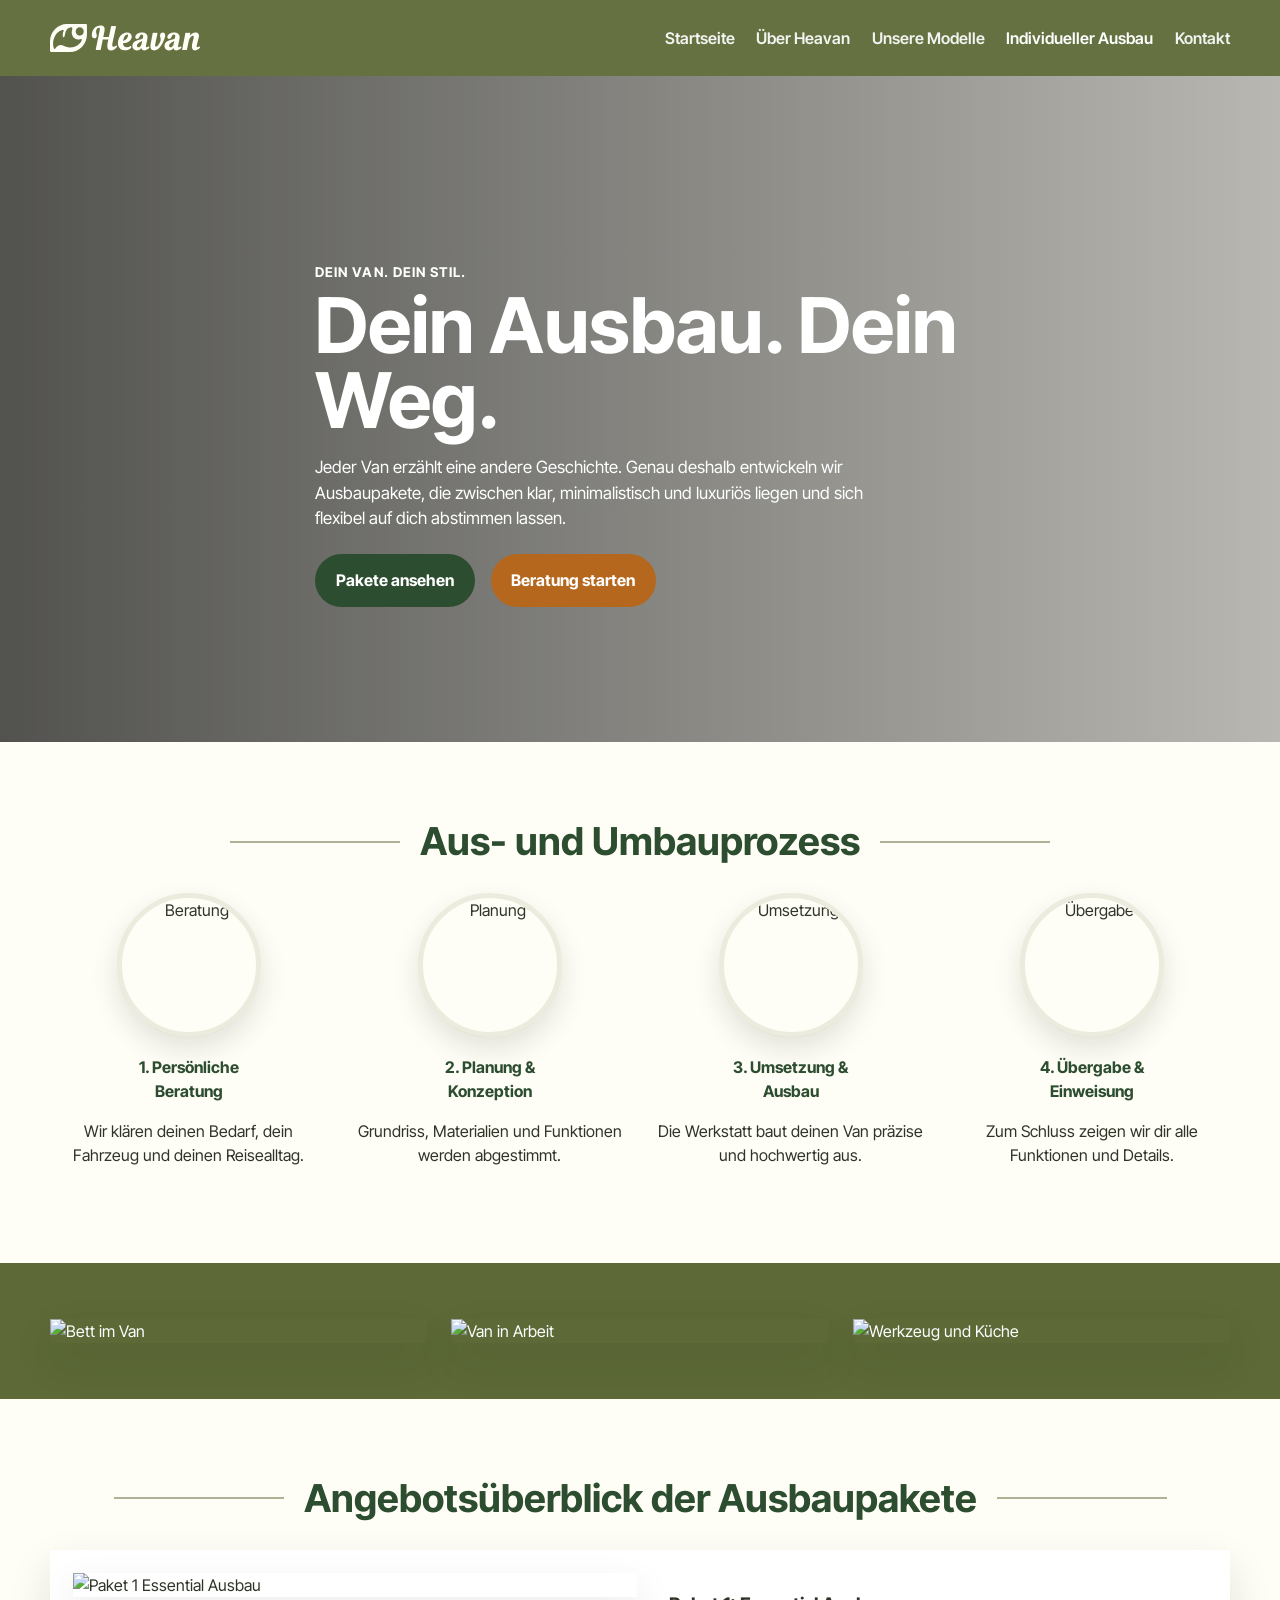
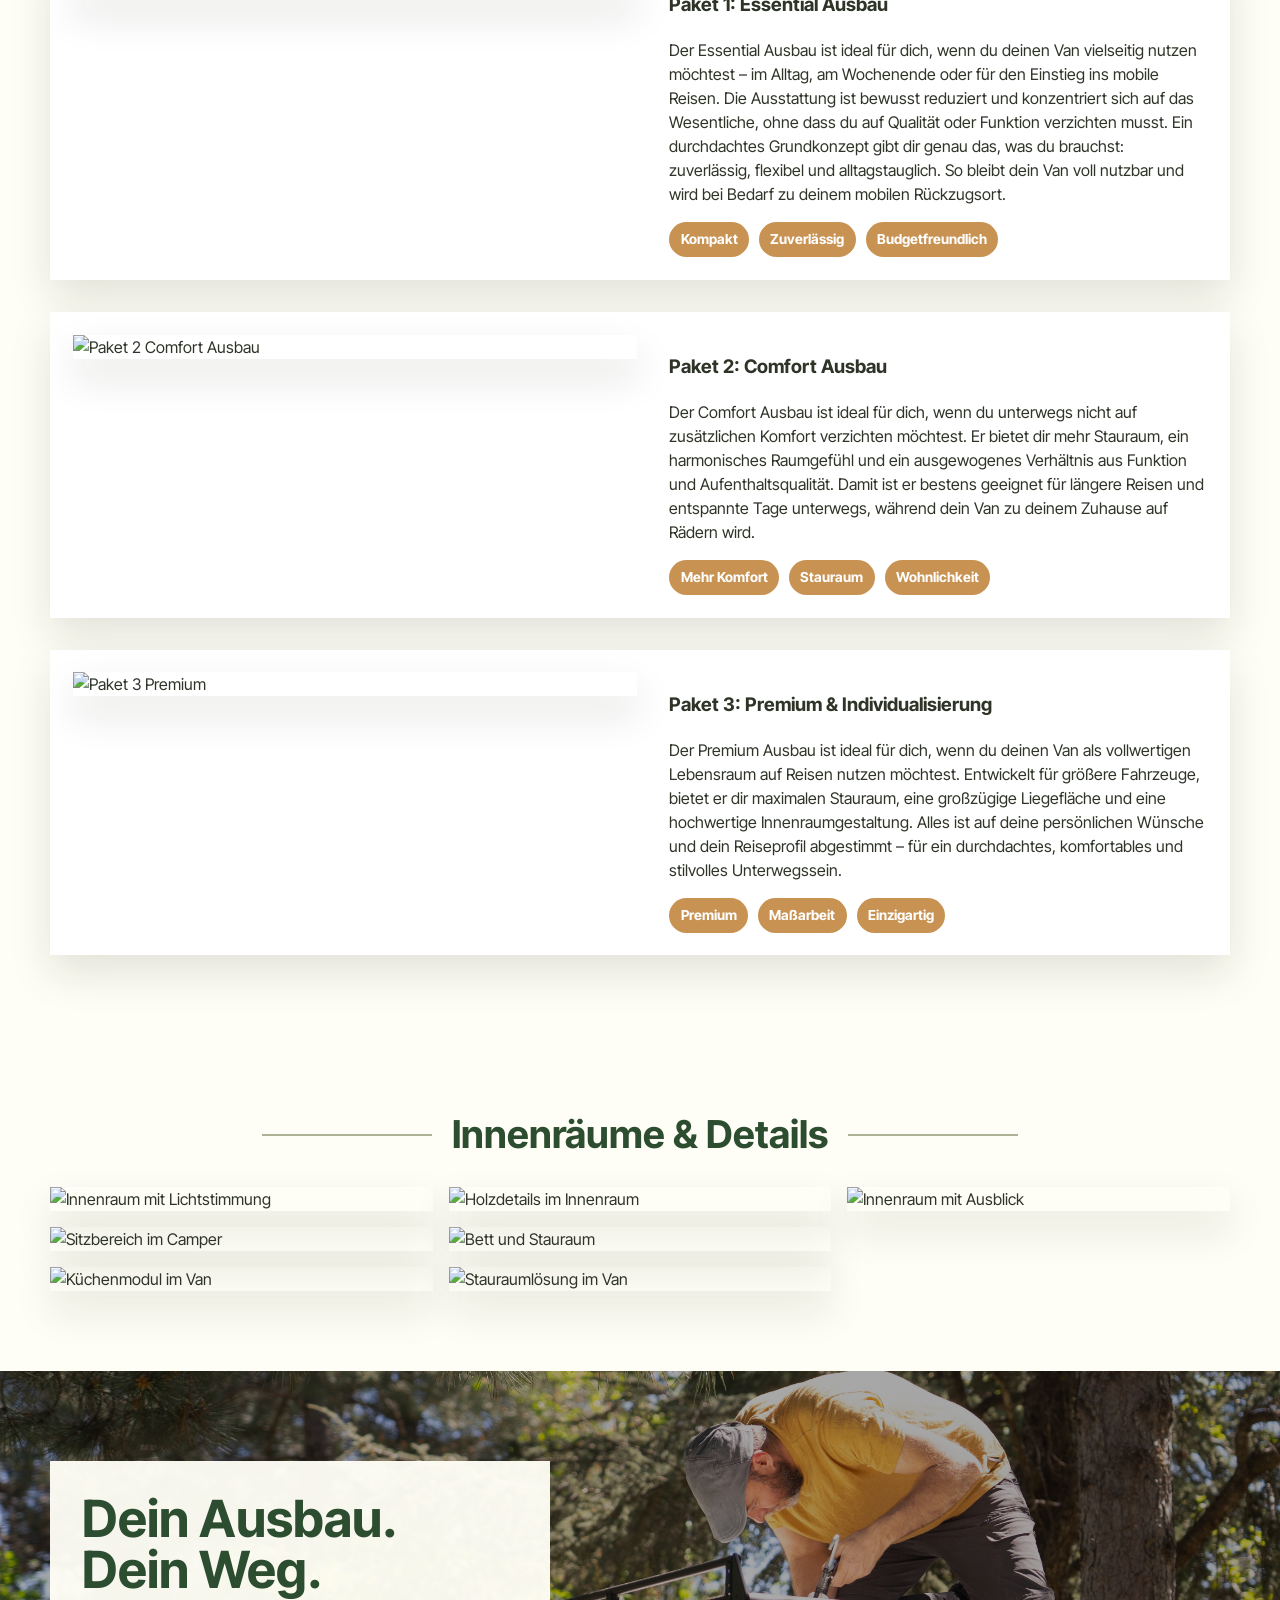
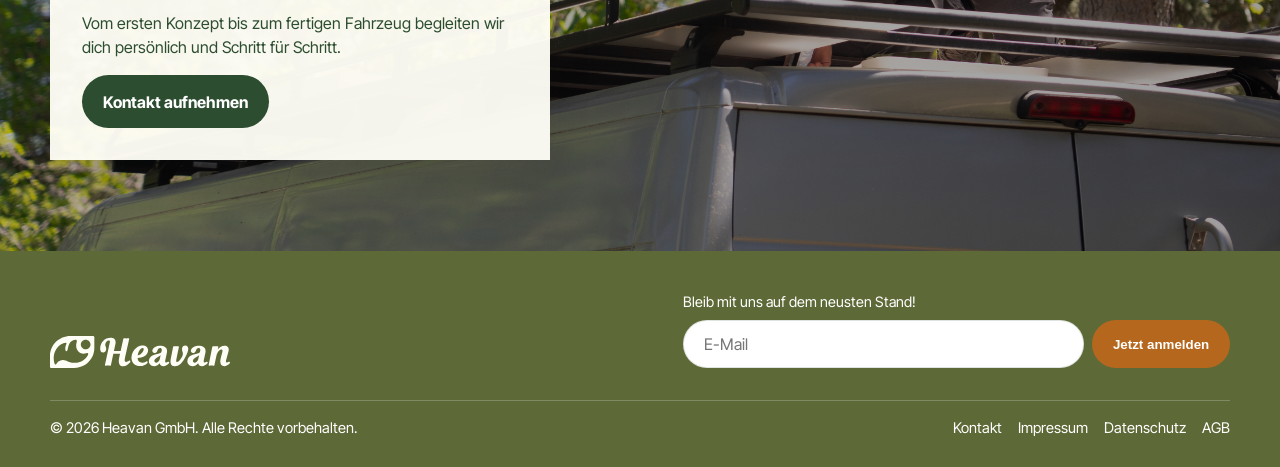
==== commit 682c0a00: "Add files via upload" ====
--- a/ausbau.html
+++ b/ausbau.html
@@ -50,7 +50,7 @@
         <div class="process">
           <article class="process-step">
             <div class="circle-image">
-              <img src="assets/ausbau/ausbau-step-1.jpeg" alt="Beratung">
+              <img src="assets/ausbau/ausbau-step-1.webp" alt="Beratung">
             </div>
             <h4>1. Persönliche<br>Beratung</h4>
             <p>Wir klären deinen Bedarf, dein Fahrzeug und deinen Reisealltag.</p>
@@ -58,7 +58,7 @@
 
           <article class="process-step">
             <div class="circle-image">
-              <img src="assets/ausbau/ausbau-step-2.jpeg" alt="Planung">
+              <img src="assets/ausbau/ausbau-step-2.webp" alt="Planung">
             </div>
             <h4>2. Planung &amp;<br>Konzeption</h4>
             <p>Grundriss, Materialien und Funktionen werden abgestimmt.</p>
@@ -66,7 +66,7 @@
 
           <article class="process-step">
             <div class="circle-image">
-              <img src="assets/ausbau/ausbau-step-3.jpeg" alt="Umsetzung">
+              <img src="assets/ausbau/ausbau-step-3.webp" alt="Umsetzung">
             </div>
             <h4>3. Umsetzung &amp;<br>Ausbau</h4>
             <p>Die Werkstatt baut deinen Van präzise und hochwertig aus.</p>
@@ -74,7 +74,7 @@
 
           <article class="process-step">
             <div class="circle-image">
-              <img src="assets/ausbau/ausbau-step-4.jpeg" alt="Übergabe">
+              <img src="assets/ausbau/ausbau-step-4.webp" alt="Übergabe">
             </div>
             <h4>4. Übergabe &amp;<br>Einweisung</h4>
             <p>Zum Schluss zeigen wir dir alle Funktionen und Details.</p>
@@ -85,9 +85,9 @@
 
     <section class="section-tight bg-green">
       <div class="container grid grid-3">
-        <img class="rounded-img" src="assets/ausbau/feature-1.jpeg" alt="Bett im Van">
-        <img class="rounded-img" src="assets/ausbau/feature-2.jpeg" alt="Van in Arbeit">
-        <img class="rounded-img" src="assets/ausbau/feature-3.jpeg" alt="Werkzeug und Küche">
+        <img class="rounded-img" src="assets/ausbau/feature-1.webp" alt="Bett im Van">
+        <img class="rounded-img" src="assets/ausbau/feature-2.webp" alt="Van in Arbeit">
+        <img class="rounded-img" src="assets/ausbau/feature-3.webp" alt="Werkzeug und Küche">
       </div>
     </section>
 
@@ -98,7 +98,7 @@
         <div class="grid grid-gap-lg ausbau-package-grid">
           <article class="card split card-split-padded action-open-ausbau-form package-select" id="essential" data-package="Essential Ausbau">
             <div class="split-media">
-              <img src="assets/ausbau/package-essential.jpeg" alt="Paket 1 Essential Ausbau">
+              <img src="assets/ausbau/package-essential.webp" alt="Paket 1 Essential Ausbau">
             </div>
             <div>
               <h3>Paket 1: Essential Ausbau</h3>
@@ -113,7 +113,7 @@
 
           <article class="card split card-split-padded action-open-ausbau-form package-select" id="comfort" data-package="Comfort Ausbau">
             <div class="split-media">
-              <img src="assets/ausbau/package-comfort.jpeg" alt="Paket 2 Comfort Ausbau">
+              <img src="assets/ausbau/package-comfort.webp" alt="Paket 2 Comfort Ausbau">
             </div>
             <div>
               <h3>Paket 2: Comfort Ausbau</h3>
@@ -128,7 +128,7 @@
 
           <article class="card split card-split-padded action-open-ausbau-form package-select" id="premium" data-package="Premium &amp; Individualisierung">
             <div class="split-media">
-              <img src="assets/ausbau/package-premium.jpg" alt="Paket 3 Premium">
+              <img src="assets/ausbau/package-premium.webp" alt="Paket 3 Premium">
             </div>
             <div>
               <h3>Paket 3: Premium &amp; Individualisierung</h3>
@@ -149,13 +149,13 @@
         <h2 class="section-title">Innenräume &amp; Details</h2>
 
         <div class="gallery-masonry ausbau-gallery">
-          <img src="assets/ausbau/gallery-1.jpg" alt="Innenraum mit Lichtstimmung">
-          <img src="assets/ausbau/gallery-2.jpeg" alt="Sitzbereich im Camper">
-          <img src="assets/ausbau/gallery-3.jpeg" alt="Küchenmodul im Van">
-          <img src="assets/ausbau/gallery-4.jpeg" alt="Holzdetails im Innenraum">
-          <img src="assets/ausbau/gallery-5.jpg" alt="Bett und Stauraum">
-          <img src="assets/ausbau/gallery-6.jpeg" alt="Stauraumlösung im Van">
-          <img src="assets/ausbau/gallery-7.jpeg" alt="Innenraum mit Ausblick">
+          <img src="assets/ausbau/gallery-1.webp" loading="lazy" alt="Innenraum mit Lichtstimmung">
+          <img src="assets/ausbau/gallery-2.webp" loading="lazy" alt="Sitzbereich im Camper">
+          <img src="assets/ausbau/gallery-3.webp" loading="lazy" alt="Küchenmodul im Van">
+          <img src="assets/ausbau/gallery-4.webp" loading="lazy" alt="Holzdetails im Innenraum">
+          <img src="assets/ausbau/gallery-5.webp" loading="lazy" alt="Bett und Stauraum">
+          <img src="assets/ausbau/gallery-6.webp" loading="lazy" alt="Stauraumlösung im Van">
+          <img src="assets/ausbau/gallery-7.webp" loading="lazy" alt="Innenraum mit Ausblick">
         </div>
       </div>
     </section>
--- a/styles.css
+++ b/styles.css
@@ -642,7 +642,7 @@
   display: flex;
   gap: 1.5rem;
   width: max-content;
-  animation: testimonials-slide 60s linear infinite;
+  animation: testimonials-slide 180s linear infinite;
 }
 
 .testimonials-slider:hover .testimonials-track {
@@ -1881,4 +1881,4 @@
     bottom: 0.6rem;
     width: calc(100% - 1.2rem);
   }
-}+}
